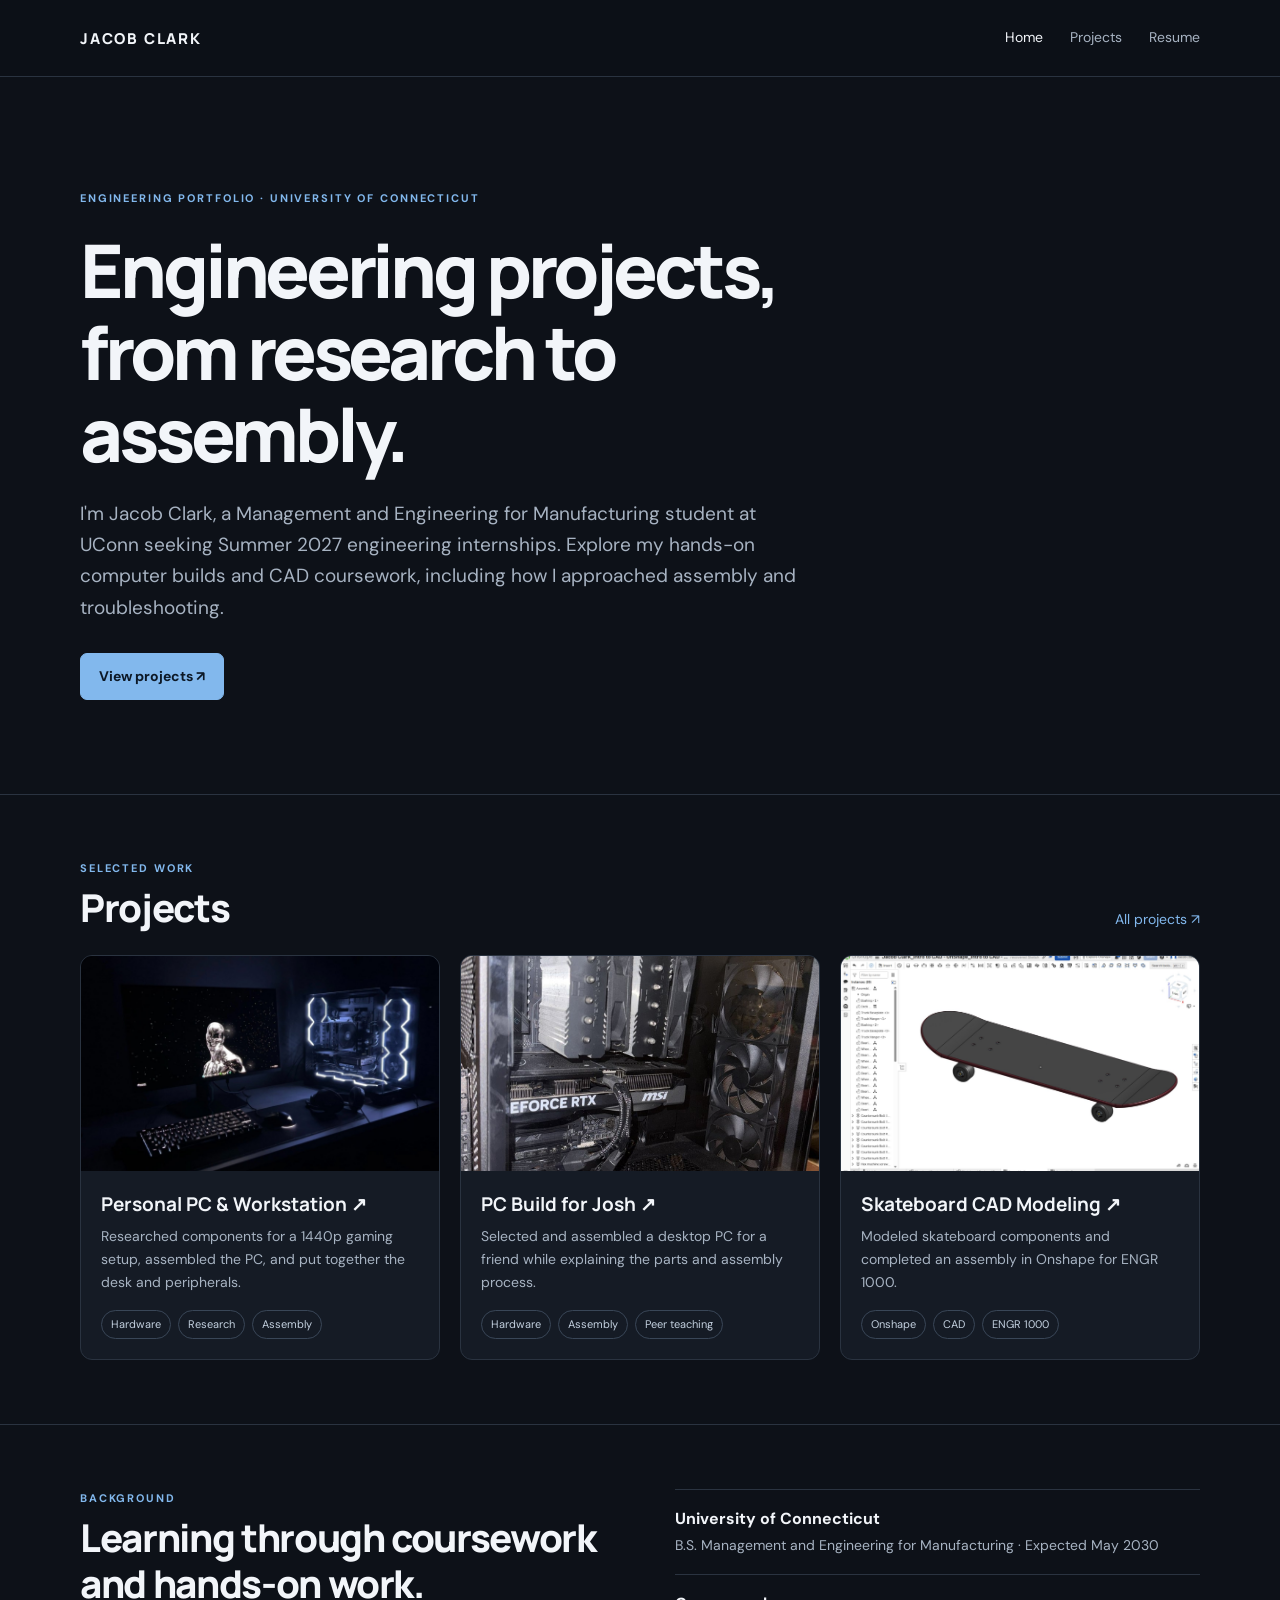
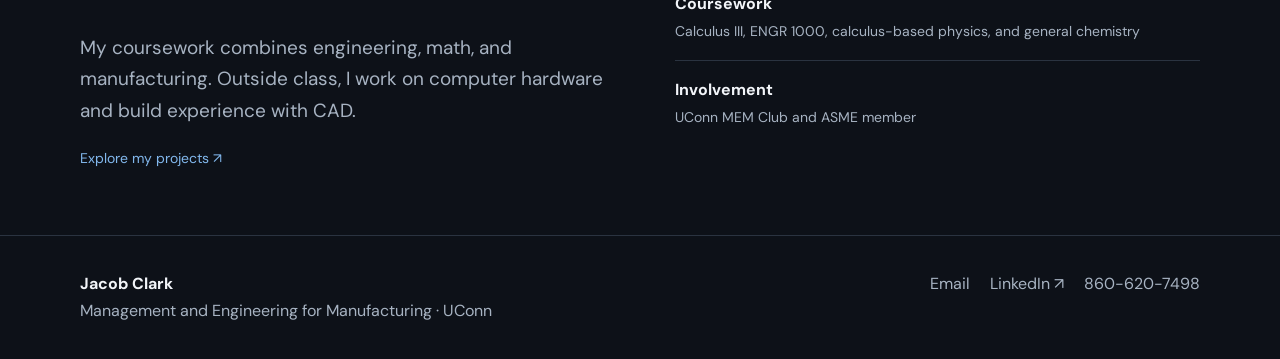
==== index.html @ 14380b50 "Add files via upload" ====
<!doctype html><html lang="en"><head><meta charset="utf-8"><meta name="viewport" content="width=device-width, initial-scale=1"><meta name="description" content="Jacob Clark — engineering projects and experience. UConn Management and Engineering for Manufacturing."><title>Engineering Portfolio | Jacob Clark</title><link rel="stylesheet" href="style.css"></head><body><a class="skip" href="#main">Skip to content</a><header class="header"><nav class="nav container" aria-label="Main navigation"><a class="logo" href="index.html">JACOB CLARK</a><div class="navlinks"><a href="index.html" aria-current="page">Home</a><a href="projects.html">Projects</a><a href="resume.html">Resume</a></div></nav></header><main id="main"><div class="container"><section class="hero"><div class="eyebrow">Engineering portfolio · University of Connecticut</div><h1>Engineering projects,<br>from research to assembly.</h1><p>I'm Jacob Clark, a Management and Engineering for Manufacturing student at UConn seeking Summer 2027 engineering internships. Explore my hands-on computer builds and CAD coursework, including how I approached assembly and troubleshooting.</p><div class="buttons"><a class="button primary" href="projects.html">View projects ↗</a></div></section></div><section class="section"><div class="container"><div class="section-head"><div><div class="eyebrow">Selected work</div><h2>Projects</h2></div><a class="quiet-link" href="projects.html">All projects ↗</a></div><div class="cards"><a class="card" href="projects/pc-workstation.html"><img src="assets/my-cover.jpg" alt="Personal PC &amp; Workstation project photograph or screenshot" loading="lazy"><div class="card-body"><h3>Personal PC & Workstation ↗</h3><p>Researched components for a 1440p gaming setup, assembled the PC, and put together the desk and peripherals.</p><div class="tags"><span class="tag">Hardware</span><span class="tag">Research</span><span class="tag">Assembly</span></div></div></a><a class="card" href="projects/josh-pc.html"><img src="assets/josh-cover.jpg" alt="PC Build for Josh project photograph or screenshot" loading="lazy"><div class="card-body"><h3>PC Build for Josh ↗</h3><p>Selected and assembled a desktop PC for a friend while explaining the parts and assembly process.</p><div class="tags"><span class="tag">Hardware</span><span class="tag">Assembly</span><span class="tag">Peer teaching</span></div></div></a><a class="card" href="projects/skateboard-cad.html"><img src="assets/skate-cover.jpg" alt="Skateboard CAD Modeling project photograph or screenshot" loading="lazy"><div class="card-body"><h3>Skateboard CAD Modeling ↗</h3><p>Modeled skateboard components and completed an assembly in Onshape for ENGR 1000.</p><div class="tags"><span class="tag">Onshape</span><span class="tag">CAD</span><span class="tag">ENGR 1000</span></div></div></a></div></div></section><section class="section"><div class="container two"><div><div class="eyebrow">Background</div><h2>Learning through coursework and hands-on work.</h2><p class="lead">My coursework combines engineering, math, and manufacturing. Outside class, I work on computer hardware and build experience with CAD.</p><a class="quiet-link" href="projects.html">Explore my projects ↗</a></div><div><div class="fact"><strong>University of Connecticut</strong><span>B.S. Management and Engineering for Manufacturing · Expected May 2030</span></div><div class="fact"><strong>Coursework</strong><span>Calculus III, ENGR 1000, calculus-based physics, and general chemistry</span></div><div class="fact"><strong>Involvement</strong><span>UConn MEM Club and ASME member</span></div></div></div></section></main><footer class="footer"><div class="container footer-inner"><div><strong>Jacob Clark</strong><div>Management and Engineering for Manufacturing · UConn</div></div><div class="footer-links"><a href="mailto:clarkjake992@gmail.com">Email</a><a href="https://www.linkedin.com/in/jacob-clark-855b83431" target="_blank" rel="noopener noreferrer">LinkedIn ↗</a><a href="tel:+18606207498">860-620-7498</a></div></div></footer></body></html>
---- style.css ----
@import url('https://fonts.googleapis.com/css2?family=DM+Sans:wght@400;500;600;700&family=Manrope:wght@400;500;600;700;800&display=swap');
:root{color-scheme:dark;--bg:#0d1118;--panel:#151b25;--line:#2a3340;--ink:#f2f5f9;--muted:#a7b3c2;--blue:#82b8ed;--max:1120px}*{box-sizing:border-box}html{scroll-behavior:smooth}body{margin:0;background:var(--bg);color:var(--ink);font:16px/1.65 'DM Sans',Arial,sans-serif}a{color:inherit;text-decoration:none}a:hover{color:var(--blue)}img{max-width:100%;display:block}.container{width:min(var(--max),calc(100% - 44px));margin:auto}.skip{position:absolute;left:-9999px}.skip:focus{left:10px;top:10px;background:white;color:black;padding:10px;z-index:99}.header{border-bottom:1px solid var(--line);position:sticky;top:0;background:#0d1118ed;backdrop-filter:blur(12px);z-index:10}.nav{min-height:76px;display:flex;align-items:center;justify-content:space-between;gap:20px}.logo{font:800 15px 'Manrope',sans-serif;letter-spacing:.12em}.navlinks{display:flex;gap:27px;flex-wrap:wrap}.navlinks a{font-size:14px;color:var(--muted)}.navlinks a[aria-current],.navlinks a:hover{color:var(--ink)}.eyebrow{text-transform:uppercase;color:var(--blue);letter-spacing:.17em;font-size:11px;font-weight:700}.hero{padding:112px 0 94px;max-width:850px}.hero h1{font:800 clamp(40px,6vw,74px)/1.11 'Manrope',sans-serif;letter-spacing:-.055em;margin:22px 0}.hero p,.lead{color:var(--muted);font-size:19px;max-width:720px}.buttons{display:flex;gap:12px;flex-wrap:wrap;margin-top:30px}.button{border:1px solid var(--line);padding:11px 18px;border-radius:7px;font-size:14px;font-weight:700}.button.primary{background:var(--blue);color:#0c1826;border-color:var(--blue)}.button:hover{transform:translateY(-1px)}.section{padding:64px 0;border-top:1px solid var(--line)}.section h2,.page-title{font:800 clamp(29px,3vw,42px)/1.2 'Manrope',sans-serif;letter-spacing:-.035em;margin:8px 0 25px}.section-head{display:flex;justify-content:space-between;align-items:end;gap:15px;margin-bottom:24px}.section-head h2{margin-bottom:0}.quiet-link{color:var(--blue);font-size:14px}.cards{display:grid;grid-template-columns:repeat(3,minmax(0,1fr));gap:20px}.card{border:1px solid var(--line);border-radius:12px;overflow:hidden;background:var(--panel);transition:transform .2s,border-color .2s}.card:hover{transform:translateY(-3px);border-color:#668eb9}.card img{width:100%;height:215px;object-fit:cover}.card-body{padding:20px}.card h3{font:700 19px 'Manrope',sans-serif;margin:0 0 8px}.card p{font-size:14px;color:var(--muted);margin:0 0 16px}.tags{display:flex;flex-wrap:wrap;gap:7px}.tag{font-size:11px;border:1px solid #394657;color:#c3d0df;border-radius:100px;padding:4px 9px}.two{display:grid;grid-template-columns:1fr 1fr;gap:70px}.two p,.prose p,.prose li{color:var(--muted)}.fact{border-top:1px solid var(--line);padding:16px 0}.fact strong{display:block}.fact span{font-size:14px;color:var(--muted)}.page-intro{padding:70px 0 38px}.page-intro .page-title{margin:15px 0}.project-hero{width:100%;max-height:570px;object-fit:cover;border:1px solid var(--line);border-radius:12px}.project-layout{display:grid;grid-template-columns:minmax(0,1.7fr) minmax(240px,1fr);gap:72px;padding:50px 0 75px}.prose h2{font:700 24px 'Manrope',sans-serif;margin:32px 0 10px}.prose h2:first-child{margin-top:0}.side{border-top:1px solid var(--line)}.side .fact{padding:15px 0}.gallery{display:grid;grid-template-columns:repeat(2,minmax(0,1fr));gap:20px}.gallery figure{margin:0}.gallery img{width:100%;height:330px;object-fit:cover;border:1px solid var(--line);border-radius:10px}.gallery figcaption{font-size:13px;color:var(--muted);padding:9px 0}.timeline{border-left:1px solid var(--line);padding-left:20px;margin:22px 0}.timeline-item{margin:0 0 28px}.timeline-item h3{margin:0;font:700 17px 'Manrope',sans-serif}.timeline-item p{color:var(--muted);margin:5px 0}.footer{border-top:1px solid var(--line);padding:35px 0;color:var(--muted)}.footer-inner{display:flex;justify-content:space-between;gap:20px;flex-wrap:wrap}.footer strong{color:var(--ink)}.footer-links{display:flex;gap:20px;flex-wrap:wrap}.note{background:var(--panel);border:1px solid var(--line);padding:22px;border-radius:10px;color:var(--muted)}.small{font-size:14px;color:var(--muted)}@media(max-width:850px){.cards{grid-template-columns:1fr 1fr}.project-layout,.two{grid-template-columns:1fr;gap:28px}.hero{padding:75px 0}.gallery img{height:250px}}@media(max-width:600px){.nav{align-items:flex-start;padding:16px 0;flex-direction:column;gap:8px}.navlinks{gap:19px}.cards,.gallery{grid-template-columns:1fr}.card img{height:235px}.gallery img{height:auto;max-height:420px}.section{padding:42px 0}.hero{padding:64px 0}.container{width:min(var(--max),calc(100% - 32px))}}
/* V3: full-resolution project image viewer */
.zoomable{cursor:zoom-in;transition:filter .18s ease}.zoomable:hover{filter:brightness(1.12)}.zoomable:focus-visible{outline:3px solid var(--blue);outline-offset:4px}.lightbox[hidden]{display:none!important}.lightbox{position:fixed;inset:0;z-index:1000;background:rgba(3,6,12,.97);display:flex;align-items:center;justify-content:center;padding:64px 64px 90px}.lightbox-open{overflow:hidden}.lightbox-image{max-width:100%;max-height:calc(100dvh - 165px);width:auto;height:auto;object-fit:contain;cursor:zoom-in;user-select:none}.lightbox-image.zoomed{max-width:none;max-height:none;width:auto;height:auto;transform:scale(1.45);cursor:zoom-out}.lightbox-bar{position:absolute;top:0;left:0;right:0;display:flex;align-items:center;justify-content:space-between;padding:12px 22px;color:#fff;background:#101723}.lightbox button{border:1px solid #526074;color:white;background:#1c2736;border-radius:8px;cursor:pointer;font-size:23px}.lightbox-close{width:42px;height:42px}.lightbox-prev,.lightbox-next{position:absolute;top:50%;transform:translateY(-50%);width:43px;height:60px}.lightbox-prev{left:10px}.lightbox-next{right:10px}.lightbox-caption{position:absolute;bottom:28px;left:20px;right:20px;color:#e4e9f1;text-align:center;margin:0;font-size:14px}.lightbox-hint{position:absolute;bottom:7px;color:#98a9bb;text-align:center;margin:0;font-size:11px}.image-help{font-size:13px;color:var(--muted);margin:-12px 0 17px}.about-intro{max-width:760px}.about-intro p{color:var(--muted);font-size:17px}.about-focus{display:grid;grid-template-columns:repeat(3,minmax(0,1fr));gap:16px}.focus-item{background:var(--panel);border:1px solid var(--line);border-radius:10px;padding:20px}.focus-item h3{margin:0 0 8px;font-size:17px}.focus-item p{margin:0;color:var(--muted);font-size:14px}@media(max-width:700px){.about-focus{grid-template-columns:1fr}.lightbox{padding:60px 42px 85px}.lightbox-image{max-height:calc(100dvh - 150px)}.lightbox-prev,.lightbox-next{width:34px;height:50px}.lightbox-prev{left:3px}.lightbox-next{right:3px}}
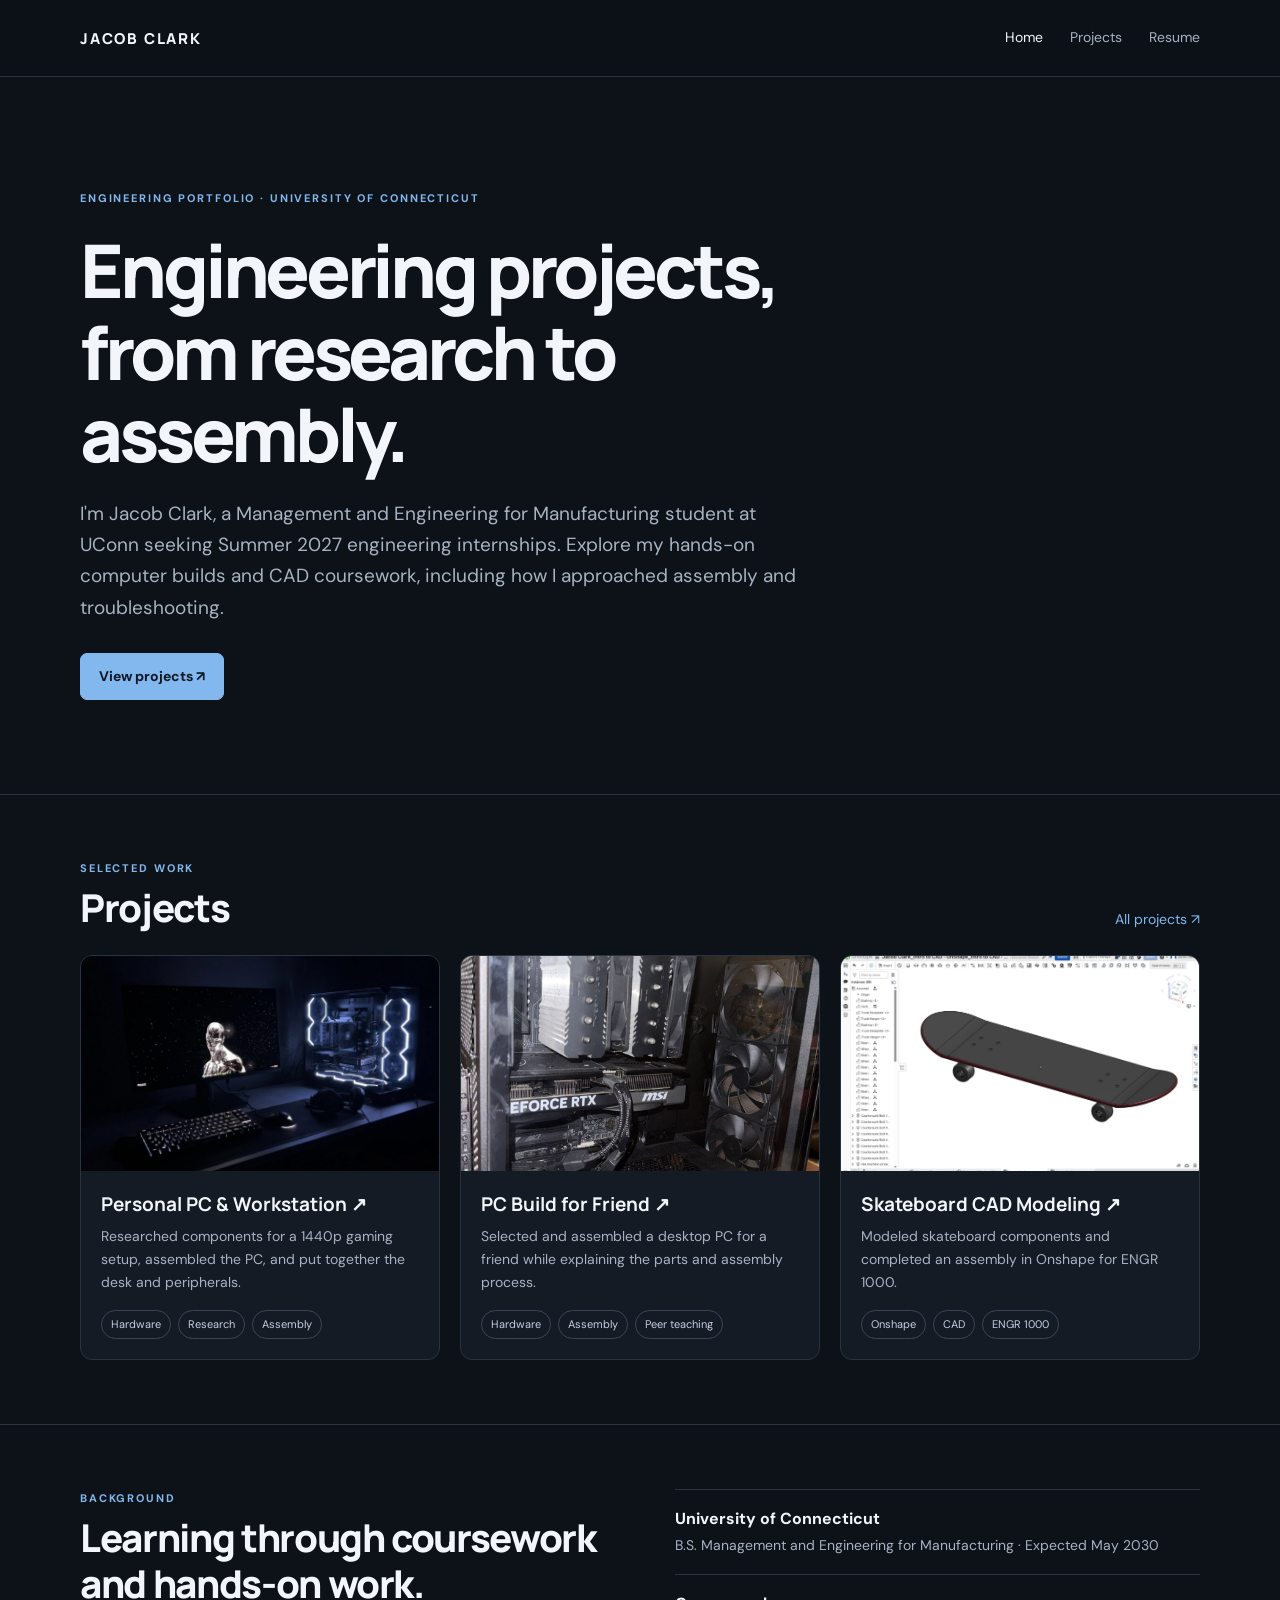
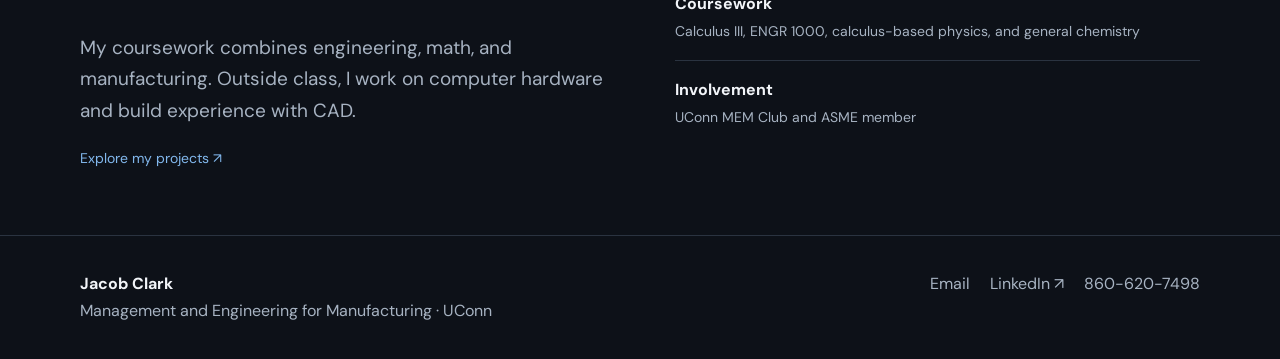
==== commit df7df1cf: "Rename friend PC project and update portfolio changelog" ====
--- a/index.html
+++ b/index.html
@@ -1 +1 @@
-<!doctype html><html lang="en"><head><meta charset="utf-8"><meta name="viewport" content="width=device-width, initial-scale=1"><meta name="description" content="Jacob Clark — engineering projects and experience. UConn Management and Engineering for Manufacturing."><title>Engineering Portfolio | Jacob Clark</title><link rel="stylesheet" href="style.css"></head><body><a class="skip" href="#main">Skip to content</a><header class="header"><nav class="nav container" aria-label="Main navigation"><a class="logo" href="index.html">JACOB CLARK</a><div class="navlinks"><a href="index.html" aria-current="page">Home</a><a href="projects.html">Projects</a><a href="resume.html">Resume</a></div></nav></header><main id="main"><div class="container"><section class="hero"><div class="eyebrow">Engineering portfolio · University of Connecticut</div><h1>Engineering projects,<br>from research to assembly.</h1><p>I'm Jacob Clark, a Management and Engineering for Manufacturing student at UConn seeking Summer 2027 engineering internships. Explore my hands-on computer builds and CAD coursework, including how I approached assembly and troubleshooting.</p><div class="buttons"><a class="button primary" href="projects.html">View projects ↗</a></div></section></div><section class="section"><div class="container"><div class="section-head"><div><div class="eyebrow">Selected work</div><h2>Projects</h2></div><a class="quiet-link" href="projects.html">All projects ↗</a></div><div class="cards"><a class="card" href="projects/pc-workstation.html"><img src="assets/my-cover.jpg" alt="Personal PC &amp; Workstation project photograph or screenshot" loading="lazy"><div class="card-body"><h3>Personal PC & Workstation ↗</h3><p>Researched components for a 1440p gaming setup, assembled the PC, and put together the desk and peripherals.</p><div class="tags"><span class="tag">Hardware</span><span class="tag">Research</span><span class="tag">Assembly</span></div></div></a><a class="card" href="projects/josh-pc.html"><img src="assets/josh-cover.jpg" alt="PC Build for Josh project photograph or screenshot" loading="lazy"><div class="card-body"><h3>PC Build for Josh ↗</h3><p>Selected and assembled a desktop PC for a friend while explaining the parts and assembly process.</p><div class="tags"><span class="tag">Hardware</span><span class="tag">Assembly</span><span class="tag">Peer teaching</span></div></div></a><a class="card" href="projects/skateboard-cad.html"><img src="assets/skate-cover.jpg" alt="Skateboard CAD Modeling project photograph or screenshot" loading="lazy"><div class="card-body"><h3>Skateboard CAD Modeling ↗</h3><p>Modeled skateboard components and completed an assembly in Onshape for ENGR 1000.</p><div class="tags"><span class="tag">Onshape</span><span class="tag">CAD</span><span class="tag">ENGR 1000</span></div></div></a></div></div></section><section class="section"><div class="container two"><div><div class="eyebrow">Background</div><h2>Learning through coursework and hands-on work.</h2><p class="lead">My coursework combines engineering, math, and manufacturing. Outside class, I work on computer hardware and build experience with CAD.</p><a class="quiet-link" href="projects.html">Explore my projects ↗</a></div><div><div class="fact"><strong>University of Connecticut</strong><span>B.S. Management and Engineering for Manufacturing · Expected May 2030</span></div><div class="fact"><strong>Coursework</strong><span>Calculus III, ENGR 1000, calculus-based physics, and general chemistry</span></div><div class="fact"><strong>Involvement</strong><span>UConn MEM Club and ASME member</span></div></div></div></section></main><footer class="footer"><div class="container footer-inner"><div><strong>Jacob Clark</strong><div>Management and Engineering for Manufacturing · UConn</div></div><div class="footer-links"><a href="mailto:clarkjake992@gmail.com">Email</a><a href="https://www.linkedin.com/in/jacob-clark-855b83431" target="_blank" rel="noopener noreferrer">LinkedIn ↗</a><a href="tel:+18606207498">860-620-7498</a></div></div></footer></body></html>+<!doctype html><html lang="en"><head><meta charset="utf-8"><meta name="viewport" content="width=device-width, initial-scale=1"><meta name="description" content="Jacob Clark — engineering projects and experience. UConn Management and Engineering for Manufacturing."><title>Engineering Portfolio | Jacob Clark</title><link rel="stylesheet" href="style.css"></head><body><a class="skip" href="#main">Skip to content</a><header class="header"><nav class="nav container" aria-label="Main navigation"><a class="logo" href="index.html">JACOB CLARK</a><div class="navlinks"><a href="index.html" aria-current="page">Home</a><a href="projects.html">Projects</a><a href="resume.html">Resume</a></div></nav></header><main id="main"><div class="container"><section class="hero"><div class="eyebrow">Engineering portfolio · University of Connecticut</div><h1>Engineering projects,<br>from research to assembly.</h1><p>I'm Jacob Clark, a Management and Engineering for Manufacturing student at UConn seeking Summer 2027 engineering internships. Explore my hands-on computer builds and CAD coursework, including how I approached assembly and troubleshooting.</p><div class="buttons"><a class="button primary" href="projects.html">View projects ↗</a></div></section></div><section class="section"><div class="container"><div class="section-head"><div><div class="eyebrow">Selected work</div><h2>Projects</h2></div><a class="quiet-link" href="projects.html">All projects ↗</a></div><div class="cards"><a class="card" href="projects/pc-workstation.html"><img src="assets/my-cover.jpg" alt="Personal PC &amp; Workstation project photograph or screenshot" loading="lazy"><div class="card-body"><h3>Personal PC & Workstation ↗</h3><p>Researched components for a 1440p gaming setup, assembled the PC, and put together the desk and peripherals.</p><div class="tags"><span class="tag">Hardware</span><span class="tag">Research</span><span class="tag">Assembly</span></div></div></a><a class="card" href="projects/josh-pc.html"><img src="assets/josh-cover.jpg" alt="PC Build for Friend project photograph or screenshot" loading="lazy"><div class="card-body"><h3>PC Build for Friend ↗</h3><p>Selected and assembled a desktop PC for a friend while explaining the parts and assembly process.</p><div class="tags"><span class="tag">Hardware</span><span class="tag">Assembly</span><span class="tag">Peer teaching</span></div></div></a><a class="card" href="projects/skateboard-cad.html"><img src="assets/skate-cover.jpg" alt="Skateboard CAD Modeling project photograph or screenshot" loading="lazy"><div class="card-body"><h3>Skateboard CAD Modeling ↗</h3><p>Modeled skateboard components and completed an assembly in Onshape for ENGR 1000.</p><div class="tags"><span class="tag">Onshape</span><span class="tag">CAD</span><span class="tag">ENGR 1000</span></div></div></a></div></div></section><section class="section"><div class="container two"><div><div class="eyebrow">Background</div><h2>Learning through coursework and hands-on work.</h2><p class="lead">My coursework combines engineering, math, and manufacturing. Outside class, I work on computer hardware and build experience with CAD.</p><a class="quiet-link" href="projects.html">Explore my projects ↗</a></div><div><div class="fact"><strong>University of Connecticut</strong><span>B.S. Management and Engineering for Manufacturing · Expected May 2030</span></div><div class="fact"><strong>Coursework</strong><span>Calculus III, ENGR 1000, calculus-based physics, and general chemistry</span></div><div class="fact"><strong>Involvement</strong><span>UConn MEM Club and ASME member</span></div></div></div></section></main><footer class="footer"><div class="container footer-inner"><div><strong>Jacob Clark</strong><div>Management and Engineering for Manufacturing · UConn</div></div><div class="footer-links"><a href="mailto:clarkjake992@gmail.com">Email</a><a href="https://www.linkedin.com/in/jacob-clark-855b83431" target="_blank" rel="noopener noreferrer">LinkedIn ↗</a><a href="tel:+18606207498">860-620-7498</a></div></div></footer></body></html>
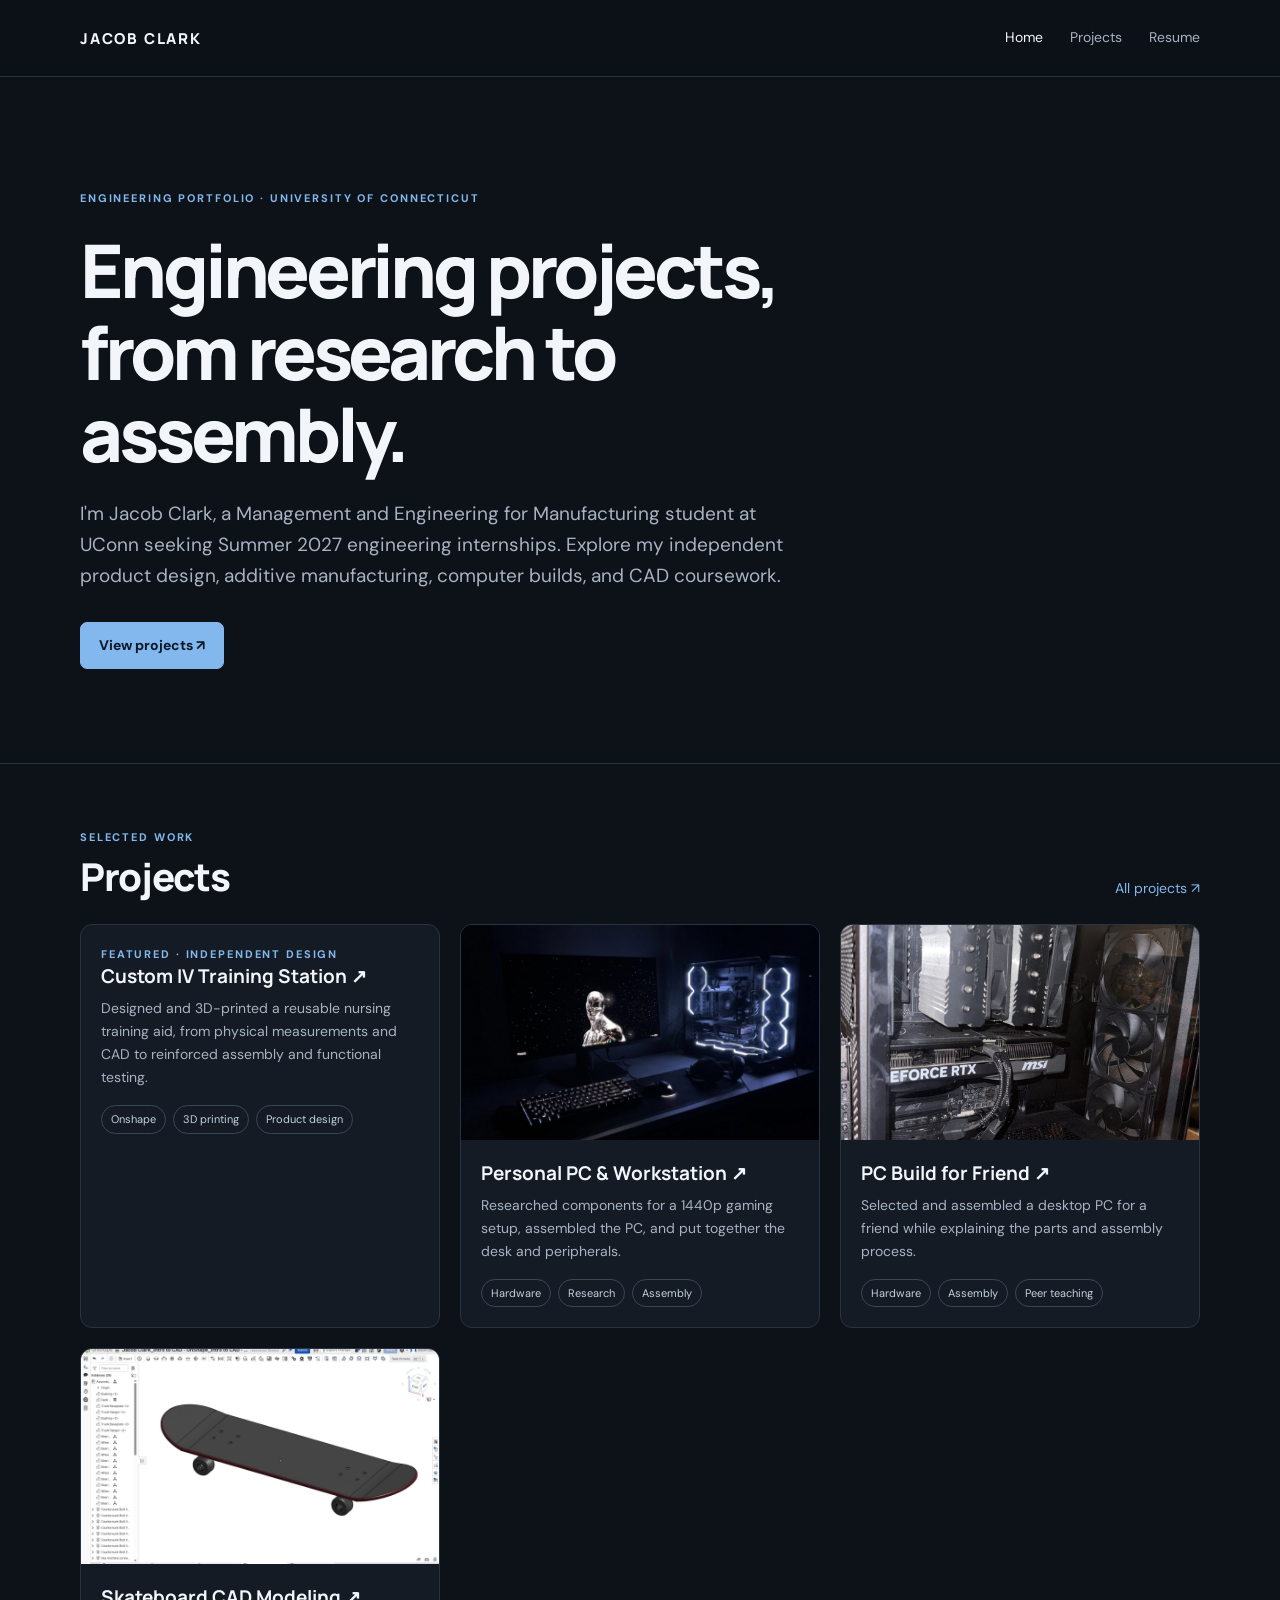
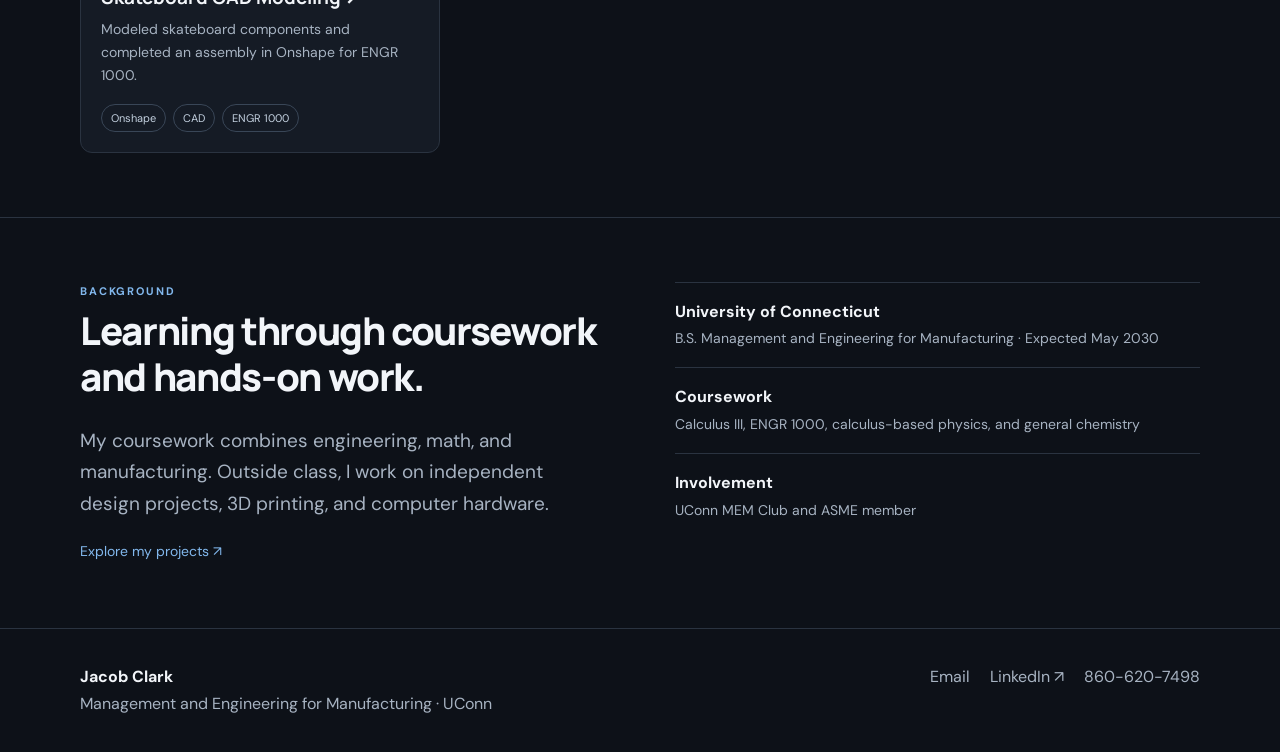
==== commit 1de603c3: "Feature IV training station and document update" ====
--- a/index.html
+++ b/index.html
@@ -1 +1 @@
-<!doctype html><html lang="en"><head><meta charset="utf-8"><meta name="viewport" content="width=device-width, initial-scale=1"><meta name="description" content="Jacob Clark — engineering projects and experience. UConn Management and Engineering for Manufacturing."><title>Engineering Portfolio | Jacob Clark</title><link rel="stylesheet" href="style.css"></head><body><a class="skip" href="#main">Skip to content</a><header class="header"><nav class="nav container" aria-label="Main navigation"><a class="logo" href="index.html">JACOB CLARK</a><div class="navlinks"><a href="index.html" aria-current="page">Home</a><a href="projects.html">Projects</a><a href="resume.html">Resume</a></div></nav></header><main id="main"><div class="container"><section class="hero"><div class="eyebrow">Engineering portfolio · University of Connecticut</div><h1>Engineering projects,<br>from research to assembly.</h1><p>I'm Jacob Clark, a Management and Engineering for Manufacturing student at UConn seeking Summer 2027 engineering internships. Explore my hands-on computer builds and CAD coursework, including how I approached assembly and troubleshooting.</p><div class="buttons"><a class="button primary" href="projects.html">View projects ↗</a></div></section></div><section class="section"><div class="container"><div class="section-head"><div><div class="eyebrow">Selected work</div><h2>Projects</h2></div><a class="quiet-link" href="projects.html">All projects ↗</a></div><div class="cards"><a class="card" href="projects/pc-workstation.html"><img src="assets/my-cover.jpg" alt="Personal PC &amp; Workstation project photograph or screenshot" loading="lazy"><div class="card-body"><h3>Personal PC & Workstation ↗</h3><p>Researched components for a 1440p gaming setup, assembled the PC, and put together the desk and peripherals.</p><div class="tags"><span class="tag">Hardware</span><span class="tag">Research</span><span class="tag">Assembly</span></div></div></a><a class="card" href="projects/josh-pc.html"><img src="assets/josh-cover.jpg" alt="PC Build for Friend project photograph or screenshot" loading="lazy"><div class="card-body"><h3>PC Build for Friend ↗</h3><p>Selected and assembled a desktop PC for a friend while explaining the parts and assembly process.</p><div class="tags"><span class="tag">Hardware</span><span class="tag">Assembly</span><span class="tag">Peer teaching</span></div></div></a><a class="card" href="projects/skateboard-cad.html"><img src="assets/skate-cover.jpg" alt="Skateboard CAD Modeling project photograph or screenshot" loading="lazy"><div class="card-body"><h3>Skateboard CAD Modeling ↗</h3><p>Modeled skateboard components and completed an assembly in Onshape for ENGR 1000.</p><div class="tags"><span class="tag">Onshape</span><span class="tag">CAD</span><span class="tag">ENGR 1000</span></div></div></a></div></div></section><section class="section"><div class="container two"><div><div class="eyebrow">Background</div><h2>Learning through coursework and hands-on work.</h2><p class="lead">My coursework combines engineering, math, and manufacturing. Outside class, I work on computer hardware and build experience with CAD.</p><a class="quiet-link" href="projects.html">Explore my projects ↗</a></div><div><div class="fact"><strong>University of Connecticut</strong><span>B.S. Management and Engineering for Manufacturing · Expected May 2030</span></div><div class="fact"><strong>Coursework</strong><span>Calculus III, ENGR 1000, calculus-based physics, and general chemistry</span></div><div class="fact"><strong>Involvement</strong><span>UConn MEM Club and ASME member</span></div></div></div></section></main><footer class="footer"><div class="container footer-inner"><div><strong>Jacob Clark</strong><div>Management and Engineering for Manufacturing · UConn</div></div><div class="footer-links"><a href="mailto:clarkjake992@gmail.com">Email</a><a href="https://www.linkedin.com/in/jacob-clark-855b83431" target="_blank" rel="noopener noreferrer">LinkedIn ↗</a><a href="tel:+18606207498">860-620-7498</a></div></div></footer></body></html>+<!doctype html><html lang="en"><head><meta charset="utf-8"><meta name="viewport" content="width=device-width, initial-scale=1"><meta name="description" content="Jacob Clark — engineering projects and experience. UConn Management and Engineering for Manufacturing."><title>Engineering Portfolio | Jacob Clark</title><link rel="stylesheet" href="style.css"></head><body><a class="skip" href="#main">Skip to content</a><header class="header"><nav class="nav container" aria-label="Main navigation"><a class="logo" href="index.html">JACOB CLARK</a><div class="navlinks"><a href="index.html" aria-current="page">Home</a><a href="projects.html">Projects</a><a href="resume.html">Resume</a></div></nav></header><main id="main"><div class="container"><section class="hero"><div class="eyebrow">Engineering portfolio · University of Connecticut</div><h1>Engineering projects,<br>from research to assembly.</h1><p>I'm Jacob Clark, a Management and Engineering for Manufacturing student at UConn seeking Summer 2027 engineering internships. Explore my independent product design, additive manufacturing, computer builds, and CAD coursework.</p><div class="buttons"><a class="button primary" href="projects.html">View projects ↗</a></div></section></div><section class="section"><div class="container"><div class="section-head"><div><div class="eyebrow">Selected work</div><h2>Projects</h2></div><a class="quiet-link" href="projects.html">All projects ↗</a></div><div class="cards"><a class="card" href="projects/iv-training-station.html"><div class="card-body"><div class="eyebrow">Featured · Independent design</div><h3>Custom IV Training Station ↗</h3><p>Designed and 3D-printed a reusable nursing training aid, from physical measurements and CAD to reinforced assembly and functional testing.</p><div class="tags"><span class="tag">Onshape</span><span class="tag">3D printing</span><span class="tag">Product design</span></div></div></a><a class="card" href="projects/pc-workstation.html"><img src="assets/my-cover.jpg" alt="Personal PC &amp; Workstation project photograph or screenshot" loading="lazy"><div class="card-body"><h3>Personal PC & Workstation ↗</h3><p>Researched components for a 1440p gaming setup, assembled the PC, and put together the desk and peripherals.</p><div class="tags"><span class="tag">Hardware</span><span class="tag">Research</span><span class="tag">Assembly</span></div></div></a><a class="card" href="projects/josh-pc.html"><img src="assets/josh-cover.jpg" alt="PC Build for Friend project photograph or screenshot" loading="lazy"><div class="card-body"><h3>PC Build for Friend ↗</h3><p>Selected and assembled a desktop PC for a friend while explaining the parts and assembly process.</p><div class="tags"><span class="tag">Hardware</span><span class="tag">Assembly</span><span class="tag">Peer teaching</span></div></div></a><a class="card" href="projects/skateboard-cad.html"><img src="assets/skate-cover.jpg" alt="Skateboard CAD Modeling project photograph or screenshot" loading="lazy"><div class="card-body"><h3>Skateboard CAD Modeling ↗</h3><p>Modeled skateboard components and completed an assembly in Onshape for ENGR 1000.</p><div class="tags"><span class="tag">Onshape</span><span class="tag">CAD</span><span class="tag">ENGR 1000</span></div></div></a></div></div></section><section class="section"><div class="container two"><div><div class="eyebrow">Background</div><h2>Learning through coursework and hands-on work.</h2><p class="lead">My coursework combines engineering, math, and manufacturing. Outside class, I work on independent design projects, 3D printing, and computer hardware.</p><a class="quiet-link" href="projects.html">Explore my projects ↗</a></div><div><div class="fact"><strong>University of Connecticut</strong><span>B.S. Management and Engineering for Manufacturing · Expected May 2030</span></div><div class="fact"><strong>Coursework</strong><span>Calculus III, ENGR 1000, calculus-based physics, and general chemistry</span></div><div class="fact"><strong>Involvement</strong><span>UConn MEM Club and ASME member</span></div></div></div></section></main><footer class="footer"><div class="container footer-inner"><div><strong>Jacob Clark</strong><div>Management and Engineering for Manufacturing · UConn</div></div><div class="footer-links"><a href="mailto:clarkjake992@gmail.com">Email</a><a href="https://www.linkedin.com/in/jacob-clark-855b83431" target="_blank" rel="noopener noreferrer">LinkedIn ↗</a><a href="tel:+18606207498">860-620-7498</a></div></div></footer></body></html>
